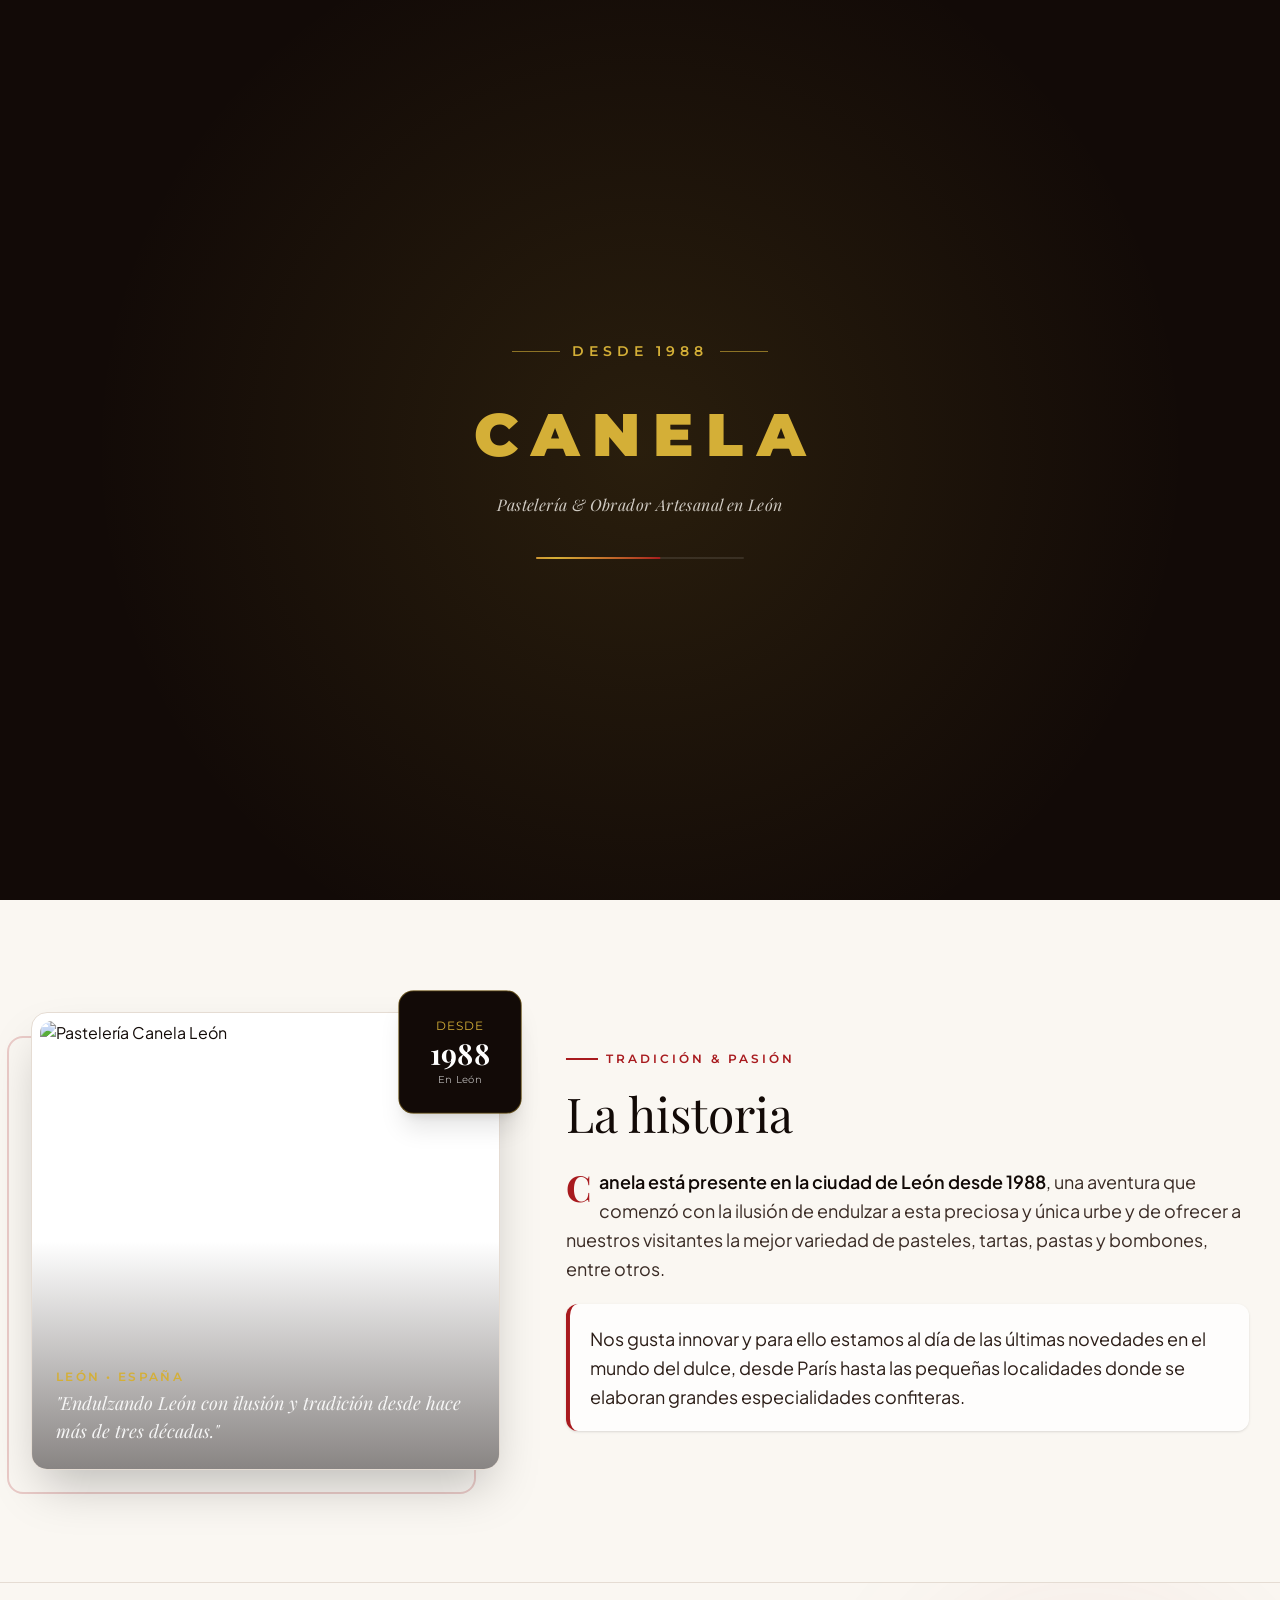
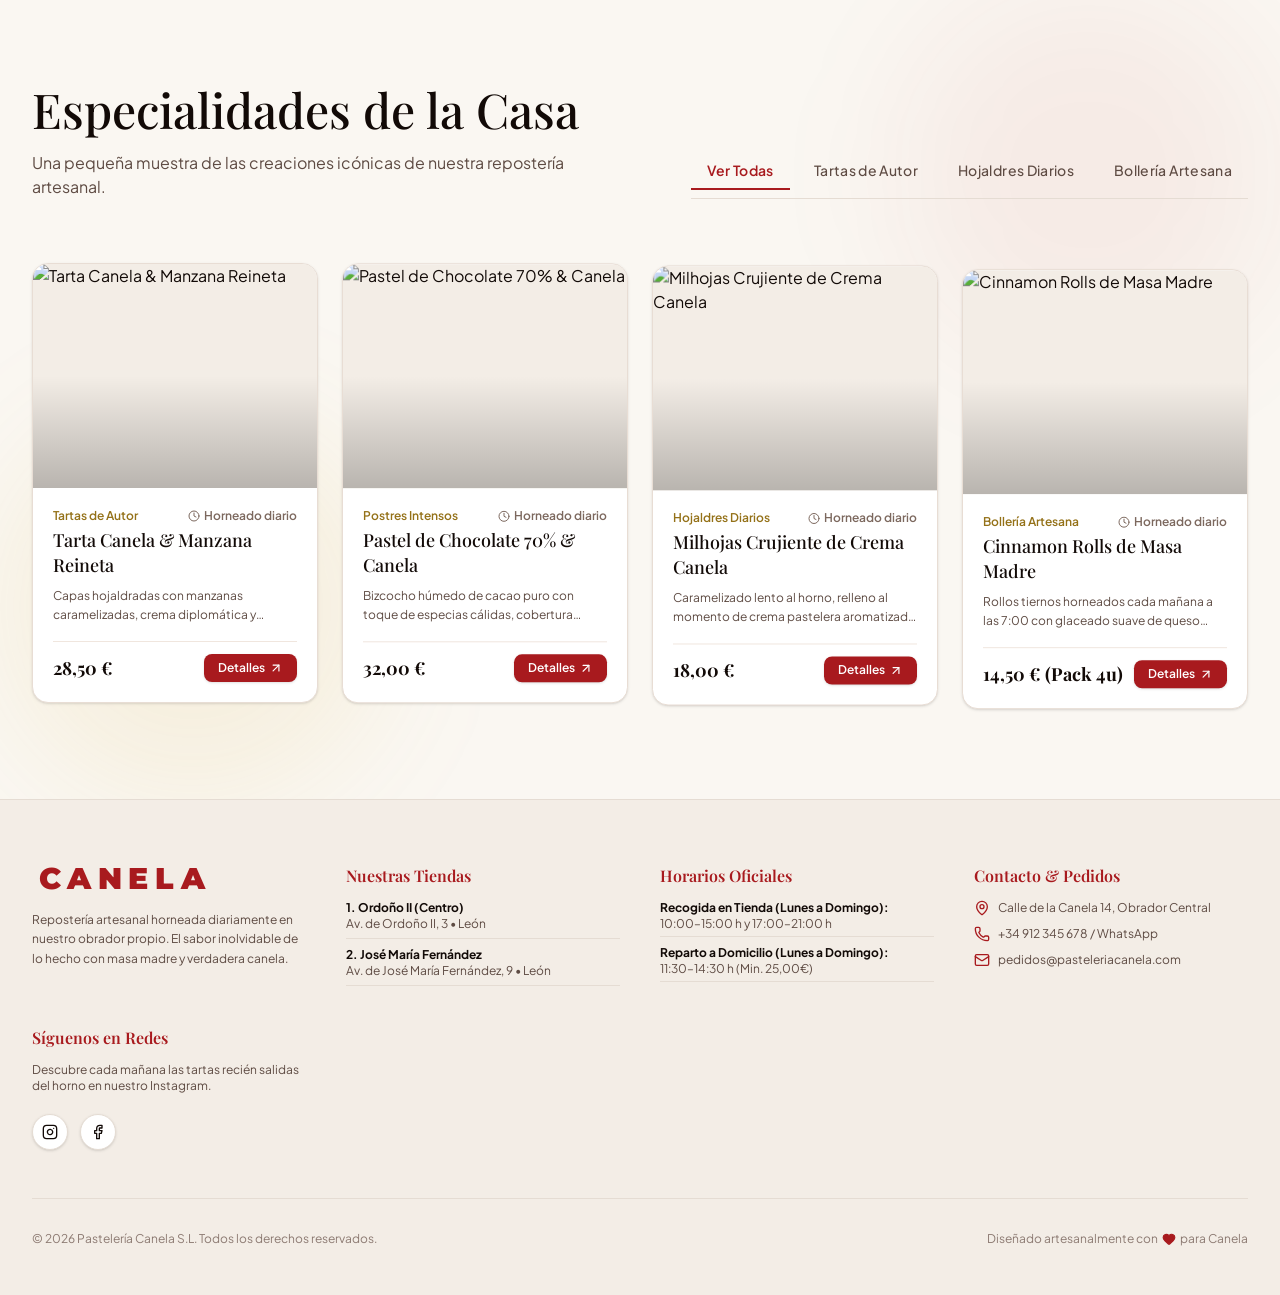
==== index.html @ 04c2f7bc "Add files via upload" ====
<!doctype html>
<html lang="es">
  <head>
    <meta charset="UTF-8" />
    <meta name="viewport" content="width=device-width, initial-scale=1.0, maximum-scale=1.0, user-scalable=no, viewport-fit=cover" />
    <title>Pastelería Canela | Repostería Artesanal en León</title>
    
    <!-- PWA Meta Tags -->
    <meta name="theme-color" content="#120A07" />
    <meta name="background-color" content="#120A07" />
    <meta name="description" content="Repostería artesanal en León con servicio de pedido online, recogida en tienda y envío a domicilio." />
    <meta name="apple-mobile-web-app-capable" content="yes" />
    <meta name="apple-mobile-web-app-status-bar-style" content="black-translucent" />
    <meta name="apple-mobile-web-app-title" content="Pastelería Canela" />
    <meta name="mobile-web-app-capable" content="yes" />
    <link rel="manifest" href="/manifest.json" />
    <link rel="apple-touch-icon" href="/icon-192.png" />

    <link rel="preconnect" href="https://fonts.googleapis.com">
    <link rel="preconnect" href="https://fonts.gstatic.com" crossorigin>
    <link href="https://fonts.googleapis.com/css2?family=Alex+Brush&family=Montserrat:wght@200;300;400;500;600;700&family=Playfair+Display:ital,wght@0,400..900;1,400..900&family=Plus+Jakarta+Sans:wght@300;400;500;600;700&display=swap" rel="stylesheet">
    <script type="module" crossorigin src="/assets/index-ehYCUYaF.js"></script>
    <link rel="stylesheet" crossorigin href="/assets/index-DVx6JOKo.css">
  </head>
  <body class="bg-[#120a07] text-[#fbf7f2] font-sans antialiased selection:bg-[#a81a1e] selection:text-white overflow-x-hidden">
    <div id="root"></div>
    <script>
      if ('serviceWorker' in navigator) {
        window.addEventListener('load', () => {
          navigator.serviceWorker.register('/sw.js').catch((err) => {
            console.log('SW registration failed: ', err);
          });
        });
      }
    </script>
  </body>
</html>
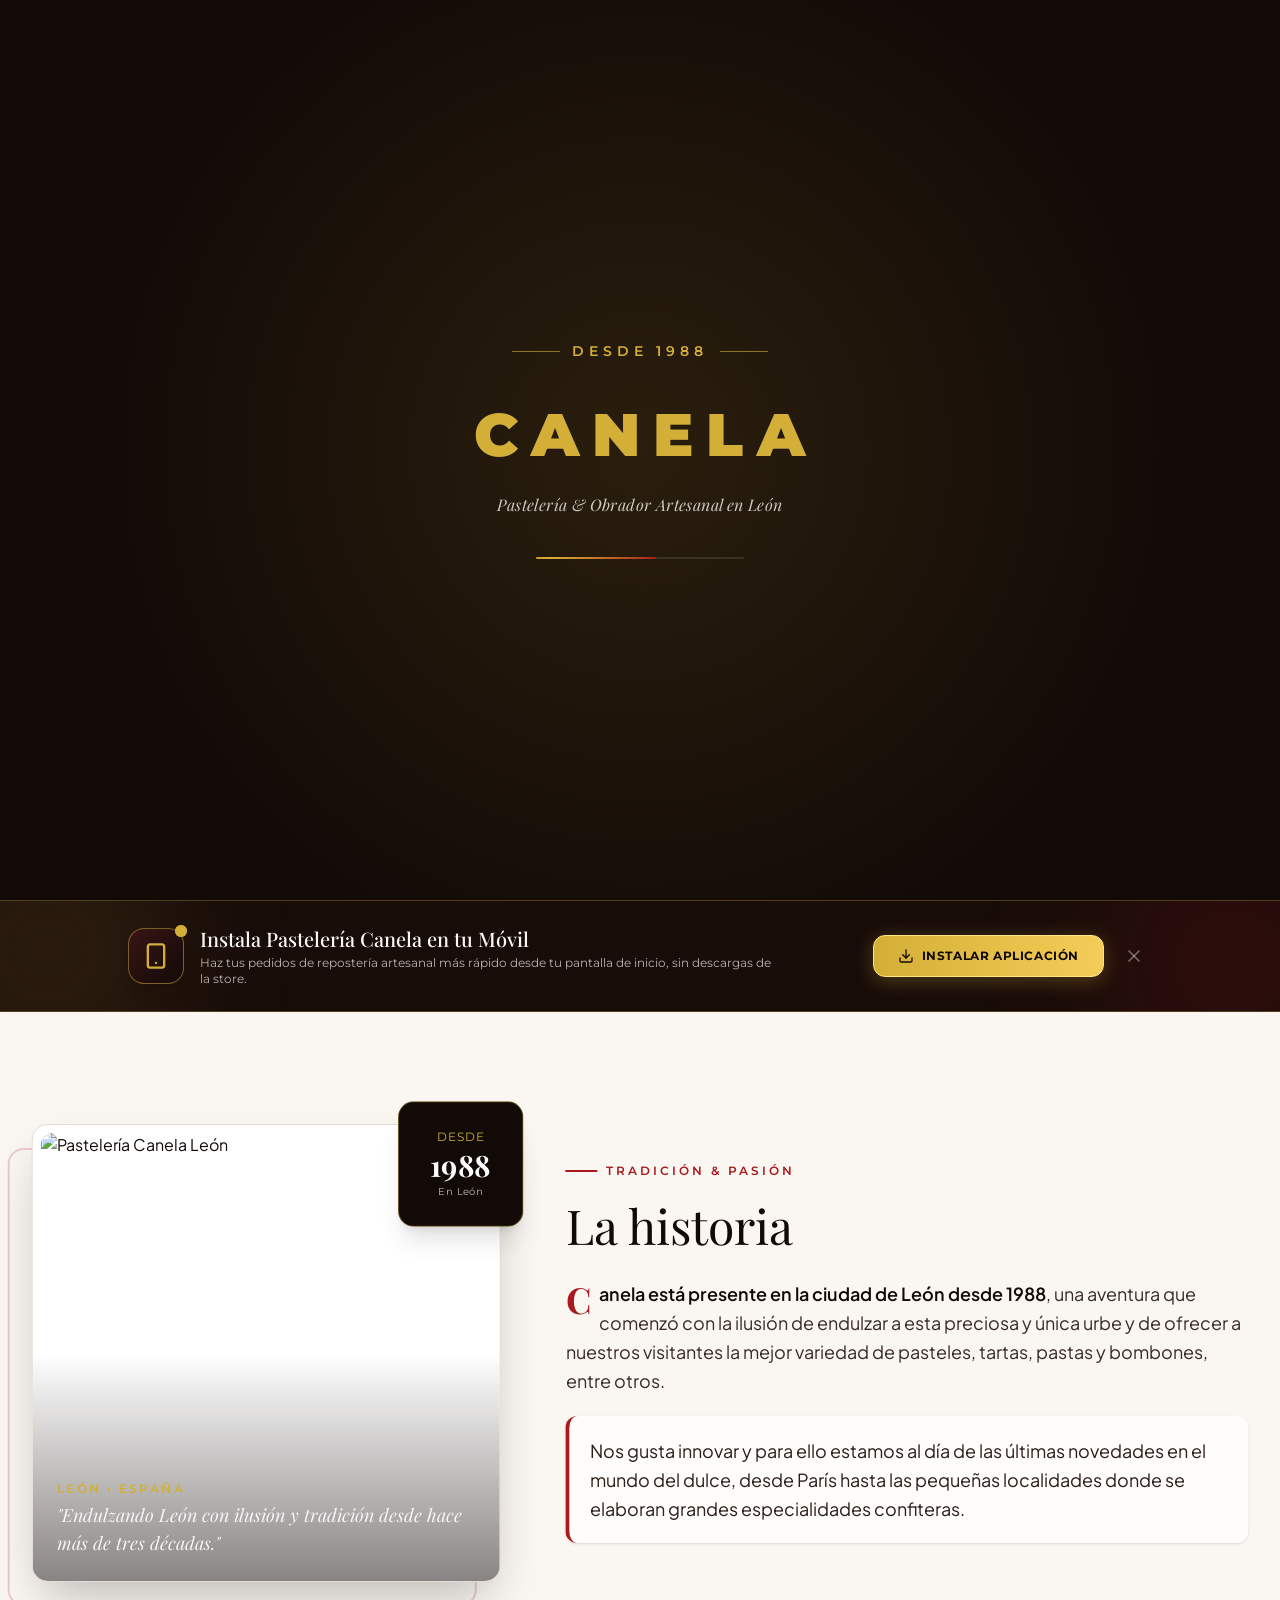
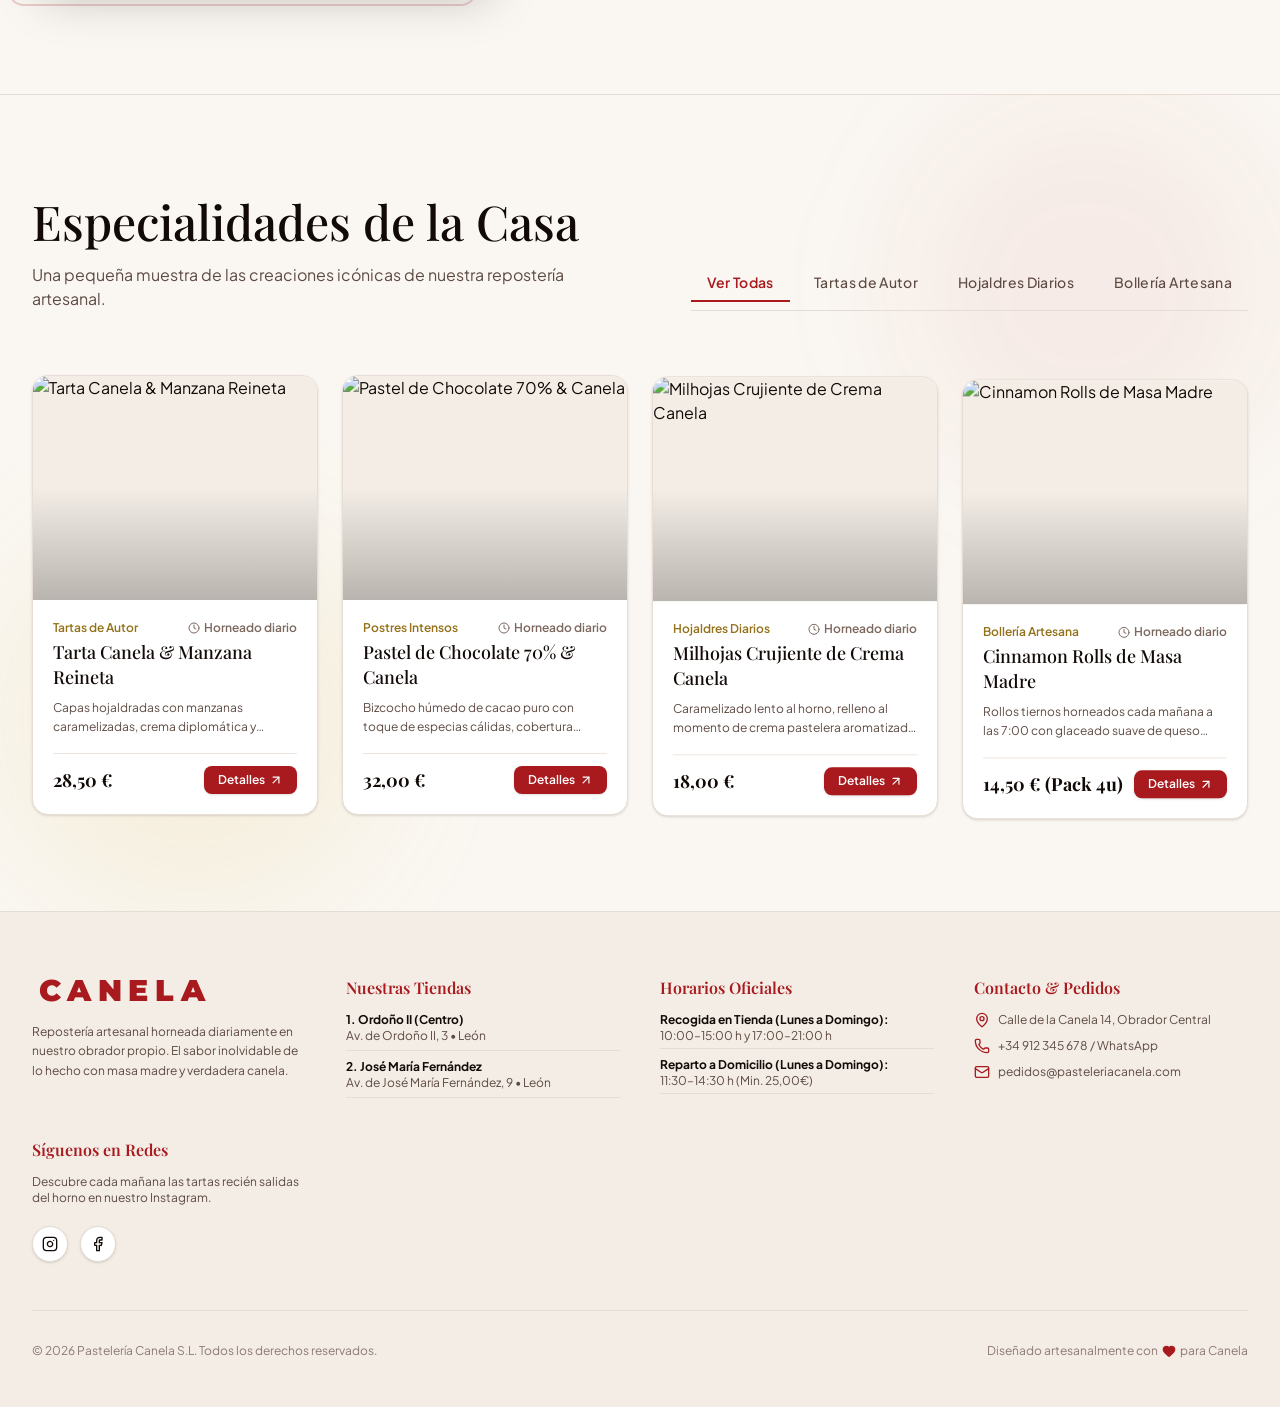
==== commit dcfd8fd9: "Add files via upload" ====
--- a/index.html
+++ b/index.html
@@ -19,8 +19,8 @@
     <link rel="preconnect" href="https://fonts.googleapis.com">
     <link rel="preconnect" href="https://fonts.gstatic.com" crossorigin>
     <link href="https://fonts.googleapis.com/css2?family=Alex+Brush&family=Montserrat:wght@200;300;400;500;600;700&family=Playfair+Display:ital,wght@0,400..900;1,400..900&family=Plus+Jakarta+Sans:wght@300;400;500;600;700&display=swap" rel="stylesheet">
-    <script type="module" crossorigin src="/assets/index-ehYCUYaF.js"></script>
-    <link rel="stylesheet" crossorigin href="/assets/index-DVx6JOKo.css">
+    <script type="module" crossorigin src="/assets/index-kE0ZlH8A.js"></script>
+    <link rel="stylesheet" crossorigin href="/assets/index-9sn2quNA.css">
   </head>
   <body class="bg-[#120a07] text-[#fbf7f2] font-sans antialiased selection:bg-[#a81a1e] selection:text-white overflow-x-hidden">
     <div id="root"></div>
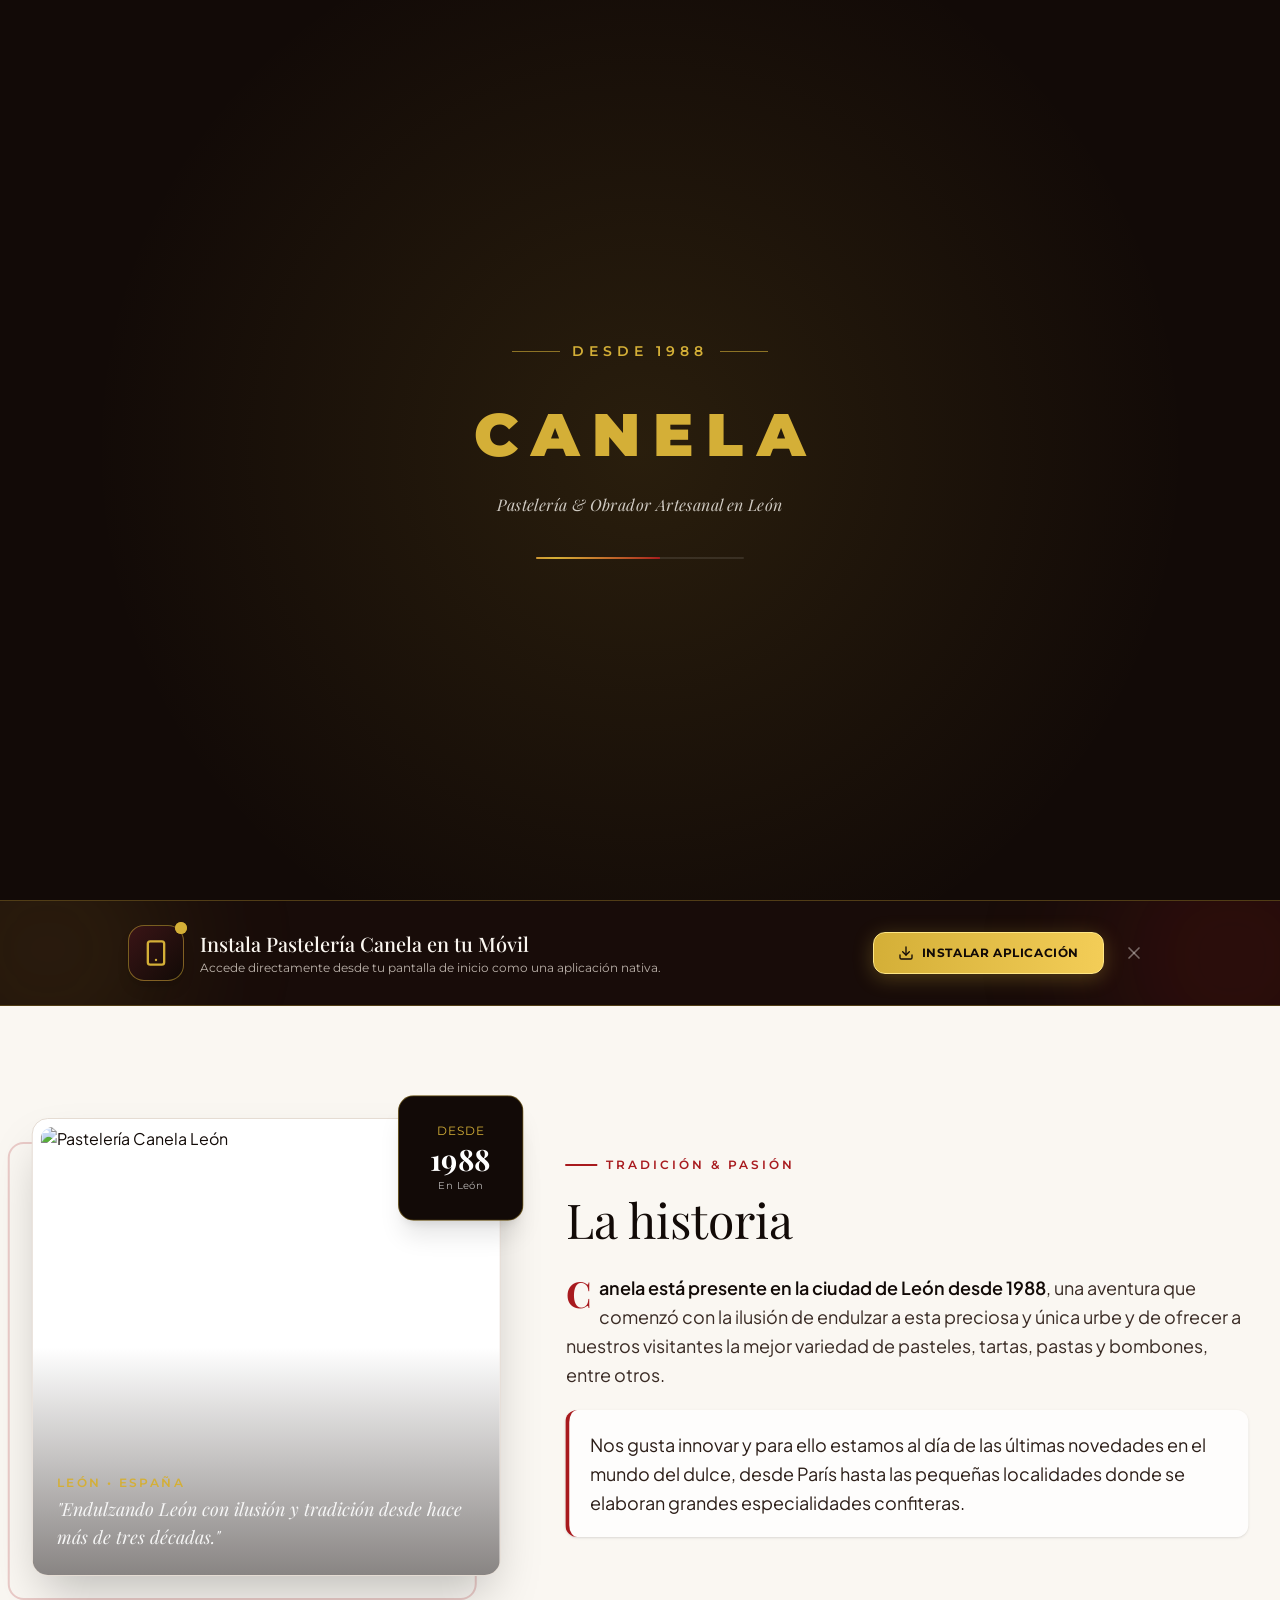
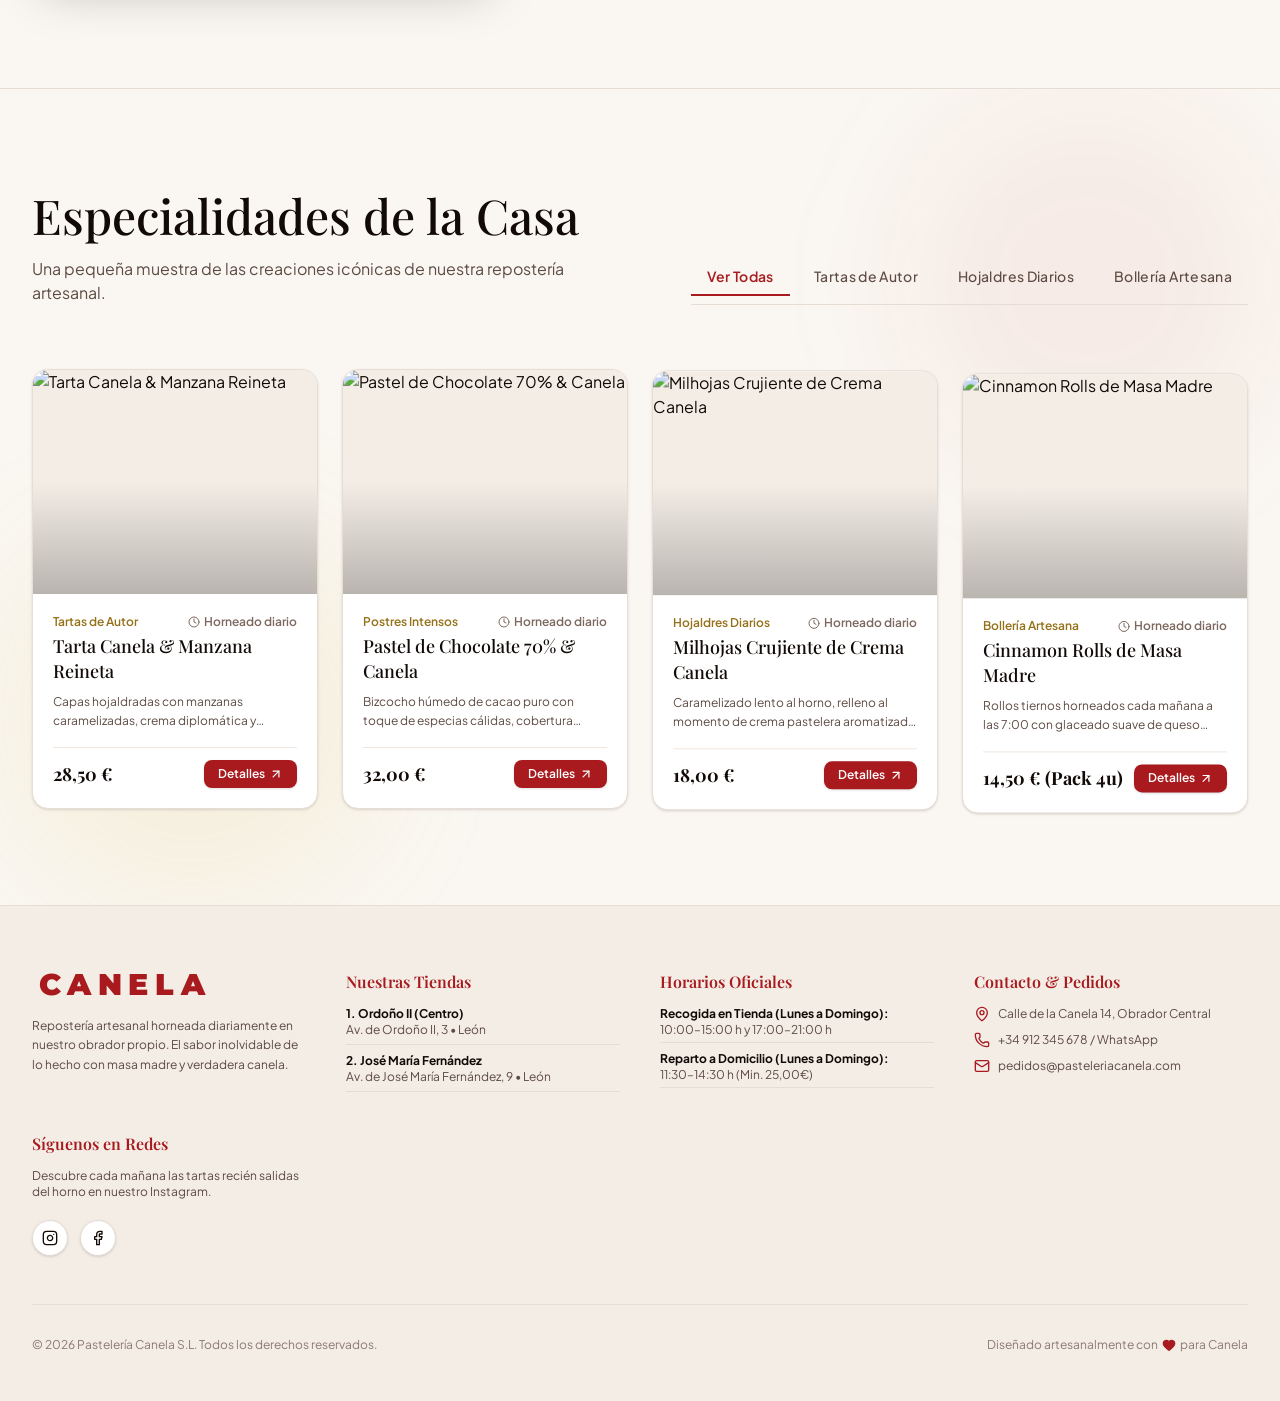
==== commit 315815d6: "Add files via upload" ====
--- a/index.html
+++ b/index.html
@@ -19,7 +19,7 @@
     <link rel="preconnect" href="https://fonts.googleapis.com">
     <link rel="preconnect" href="https://fonts.gstatic.com" crossorigin>
     <link href="https://fonts.googleapis.com/css2?family=Alex+Brush&family=Montserrat:wght@200;300;400;500;600;700&family=Playfair+Display:ital,wght@0,400..900;1,400..900&family=Plus+Jakarta+Sans:wght@300;400;500;600;700&display=swap" rel="stylesheet">
-    <script type="module" crossorigin src="/assets/index-kE0ZlH8A.js"></script>
+    <script type="module" crossorigin src="/assets/index-CXwwDMj4.js"></script>
     <link rel="stylesheet" crossorigin href="/assets/index-9sn2quNA.css">
   </head>
   <body class="bg-[#120a07] text-[#fbf7f2] font-sans antialiased selection:bg-[#a81a1e] selection:text-white overflow-x-hidden">
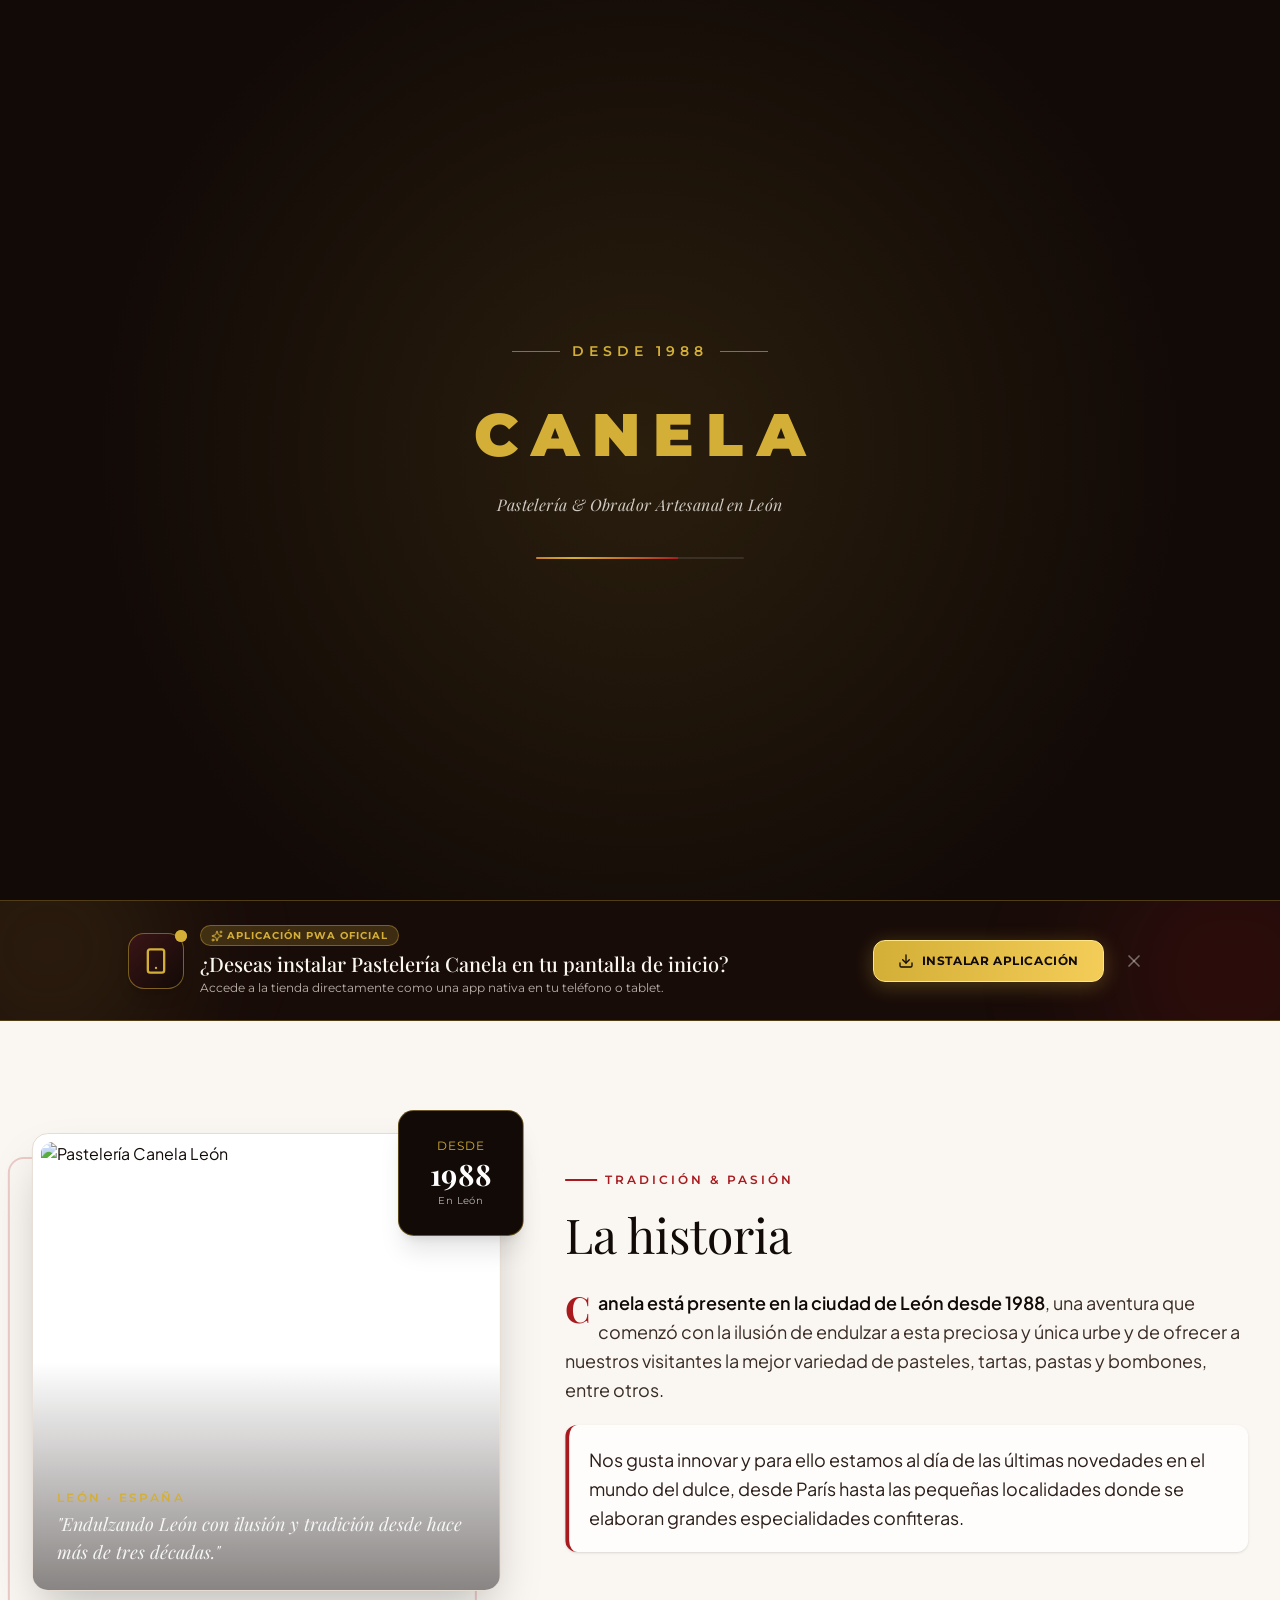
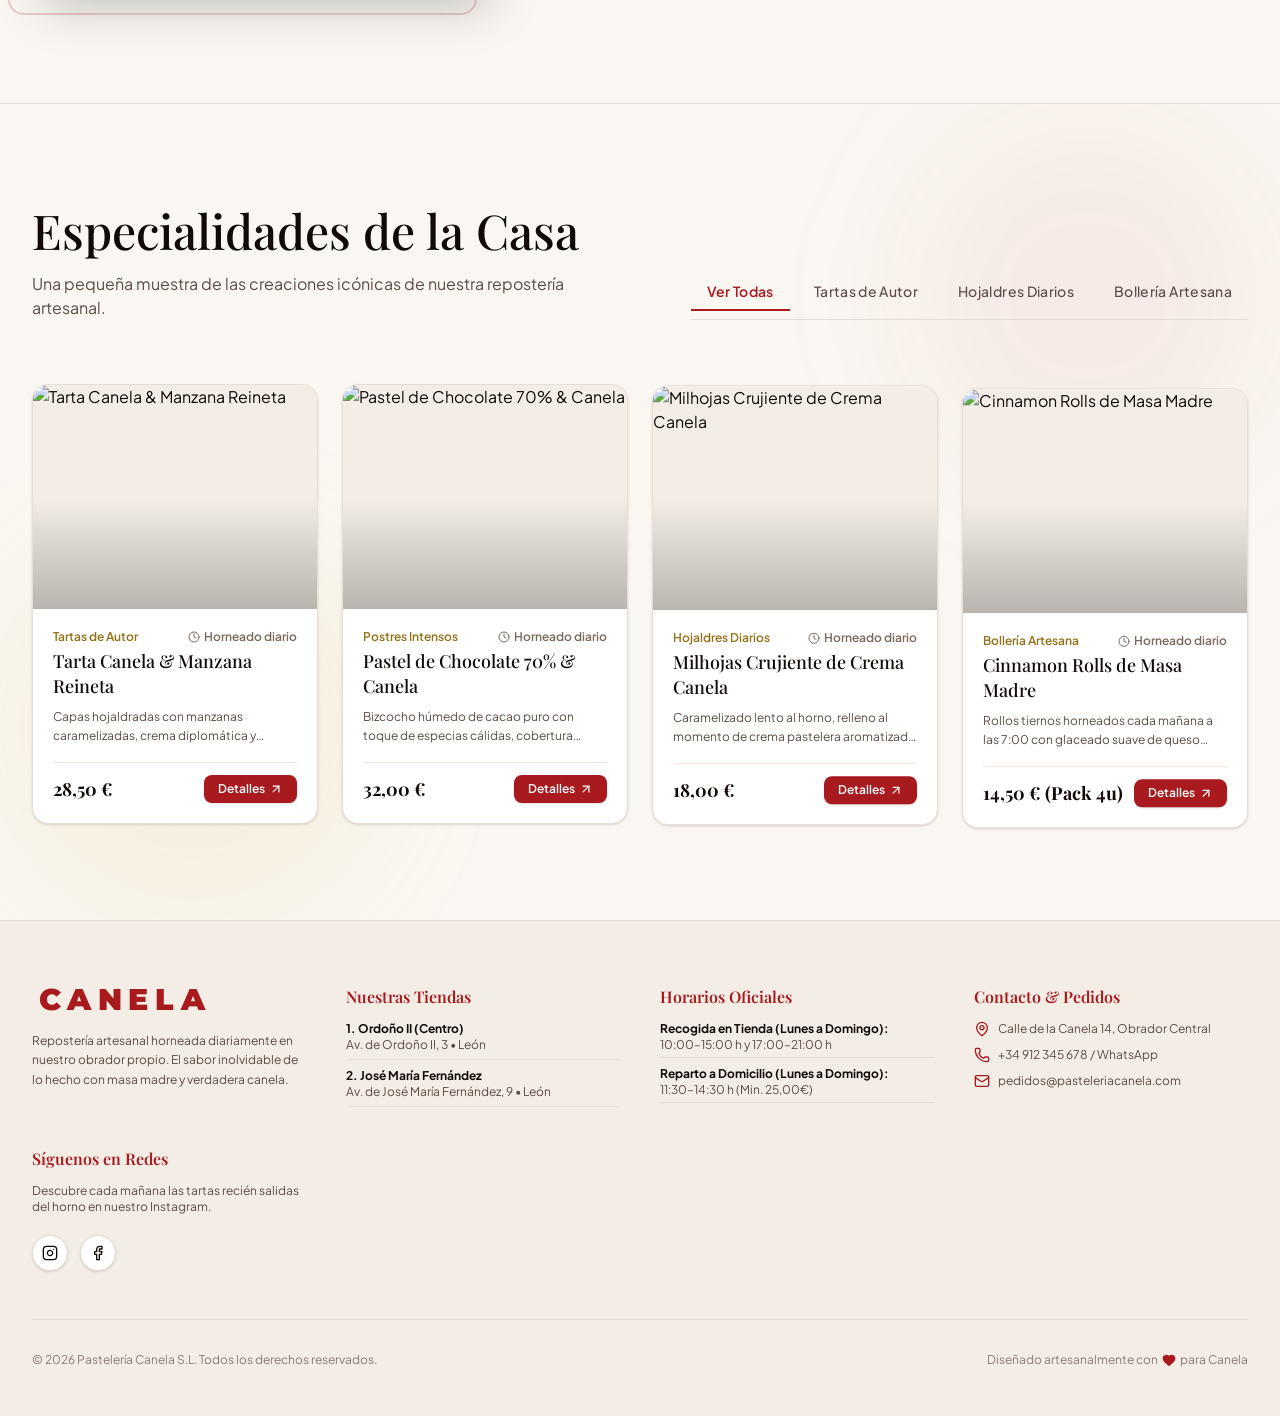
==== commit e8f6bace: "Add files via upload" ====
--- a/index.html
+++ b/index.html
@@ -19,18 +19,36 @@
     <link rel="preconnect" href="https://fonts.googleapis.com">
     <link rel="preconnect" href="https://fonts.gstatic.com" crossorigin>
     <link href="https://fonts.googleapis.com/css2?family=Alex+Brush&family=Montserrat:wght@200;300;400;500;600;700&family=Playfair+Display:ital,wght@0,400..900;1,400..900&family=Plus+Jakarta+Sans:wght@300;400;500;600;700&display=swap" rel="stylesheet">
-    <script type="module" crossorigin src="/assets/index-CXwwDMj4.js"></script>
-    <link rel="stylesheet" crossorigin href="/assets/index-9sn2quNA.css">
+    <script type="module" crossorigin src="/assets/index-BHUzMbsR.js"></script>
+    <link rel="stylesheet" crossorigin href="/assets/index-BOugALWM.css">
   </head>
   <body class="bg-[#120a07] text-[#fbf7f2] font-sans antialiased selection:bg-[#a81a1e] selection:text-white overflow-x-hidden">
     <div id="root"></div>
     <script>
+      window.deferredPwaPrompt = null;
+      window.addEventListener('beforeinstallprompt', (e) => {
+        e.preventDefault();
+        window.deferredPwaPrompt = e;
+        if (typeof window.onPwaPromptAvailable === 'function') {
+          window.onPwaPromptAvailable(e);
+        }
+      });
+
       if ('serviceWorker' in navigator) {
-        window.addEventListener('load', () => {
-          navigator.serviceWorker.register('/sw.js').catch((err) => {
-            console.log('SW registration failed: ', err);
-          });
-        });
+        const registerSW = () => {
+          navigator.serviceWorker.register('/sw.js', { scope: '/' })
+            .then((reg) => {
+              console.log('SW Registered successfully with scope:', reg.scope);
+            })
+            .catch((err) => {
+              console.warn('SW registration failed:', err);
+            });
+        };
+        if (document.readyState === 'complete') {
+          registerSW();
+        } else {
+          window.addEventListener('load', registerSW);
+        }
       }
     </script>
   </body>
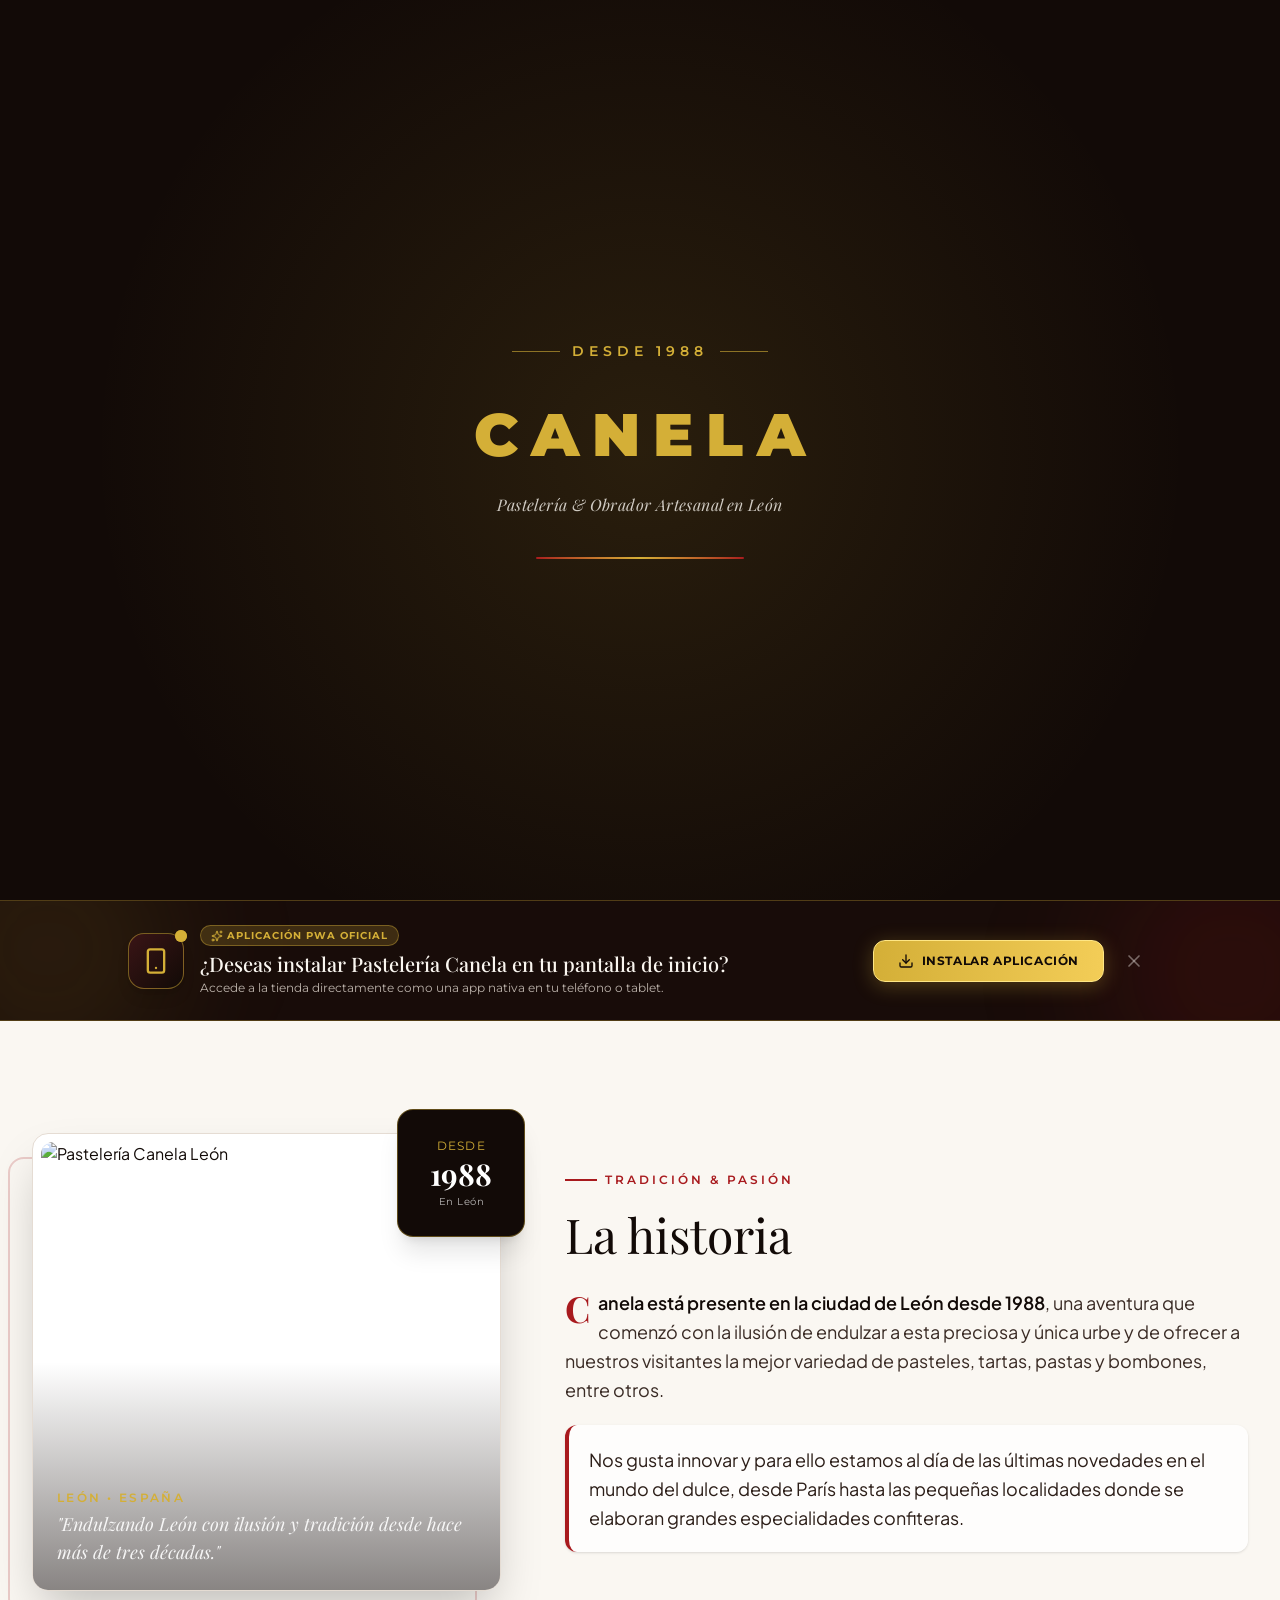
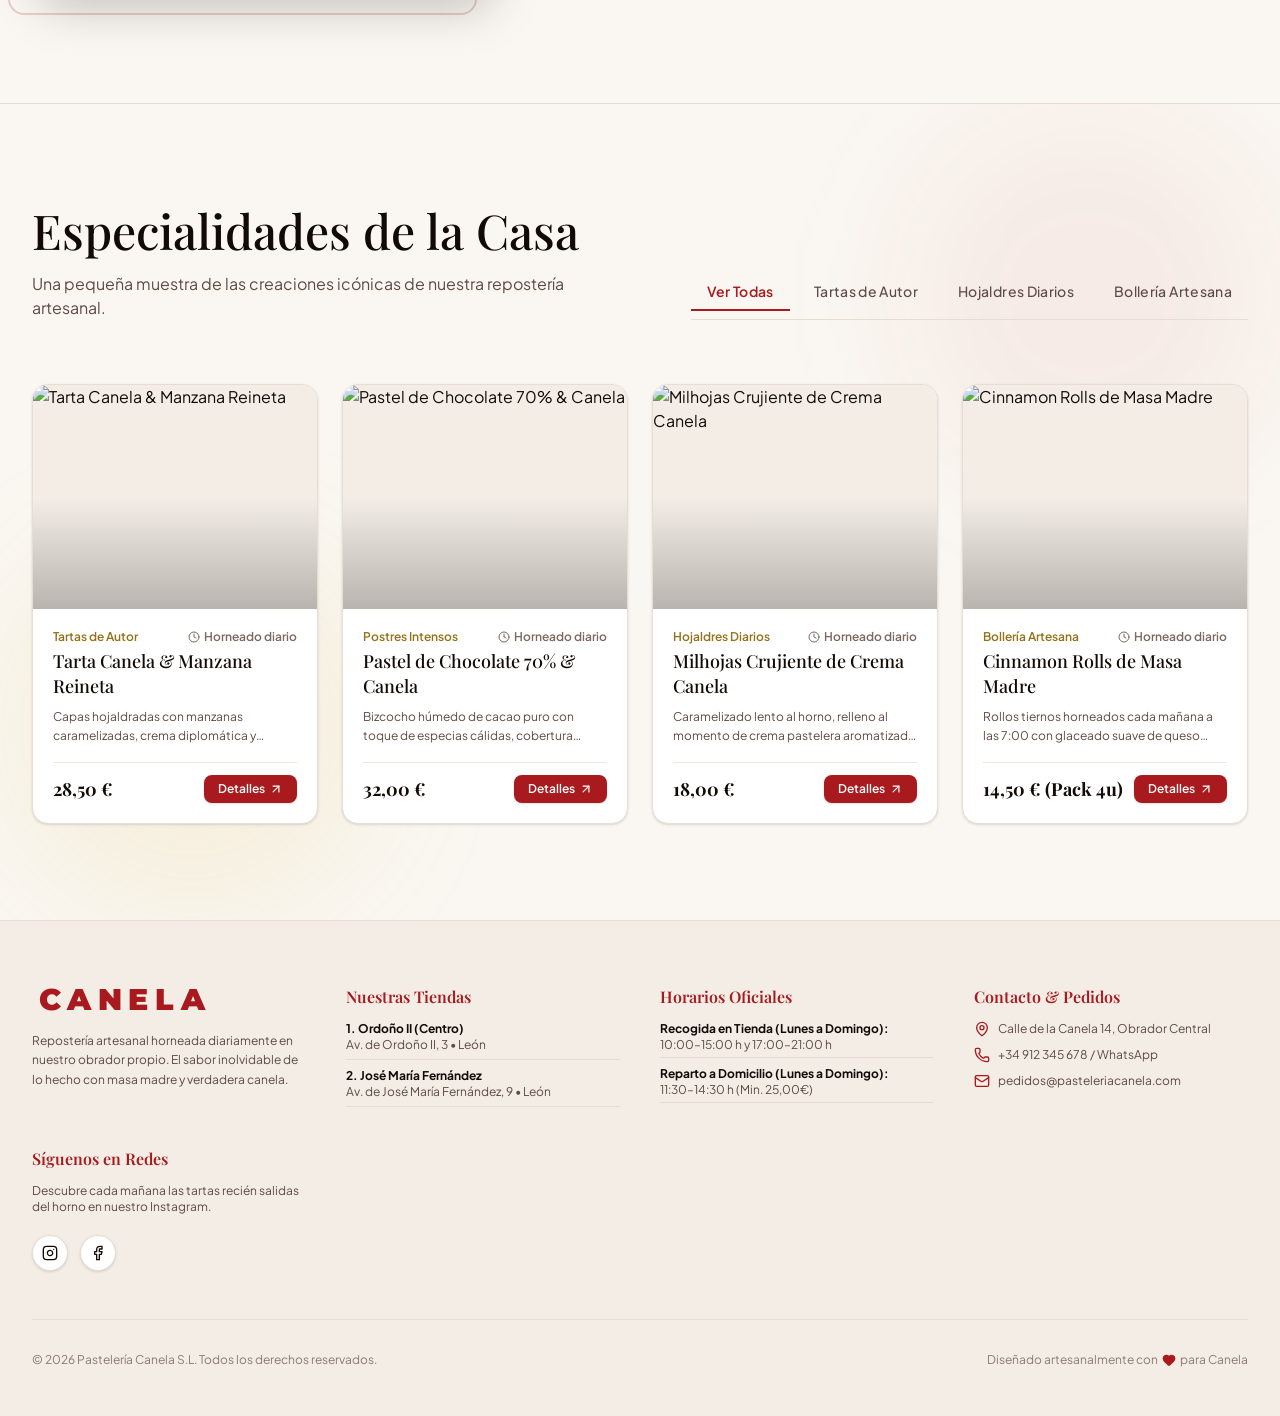
==== commit cb30daca: "Add files via upload" ====
--- a/index.html
+++ b/index.html
@@ -19,8 +19,8 @@
     <link rel="preconnect" href="https://fonts.googleapis.com">
     <link rel="preconnect" href="https://fonts.gstatic.com" crossorigin>
     <link href="https://fonts.googleapis.com/css2?family=Alex+Brush&family=Montserrat:wght@200;300;400;500;600;700&family=Playfair+Display:ital,wght@0,400..900;1,400..900&family=Plus+Jakarta+Sans:wght@300;400;500;600;700&display=swap" rel="stylesheet">
-    <script type="module" crossorigin src="/assets/index-BHUzMbsR.js"></script>
-    <link rel="stylesheet" crossorigin href="/assets/index-BOugALWM.css">
+    <script type="module" crossorigin src="/assets/index-CLg20COR.js"></script>
+    <link rel="stylesheet" crossorigin href="/assets/index-D5E0o6hn.css">
   </head>
   <body class="bg-[#120a07] text-[#fbf7f2] font-sans antialiased selection:bg-[#a81a1e] selection:text-white overflow-x-hidden">
     <div id="root"></div>
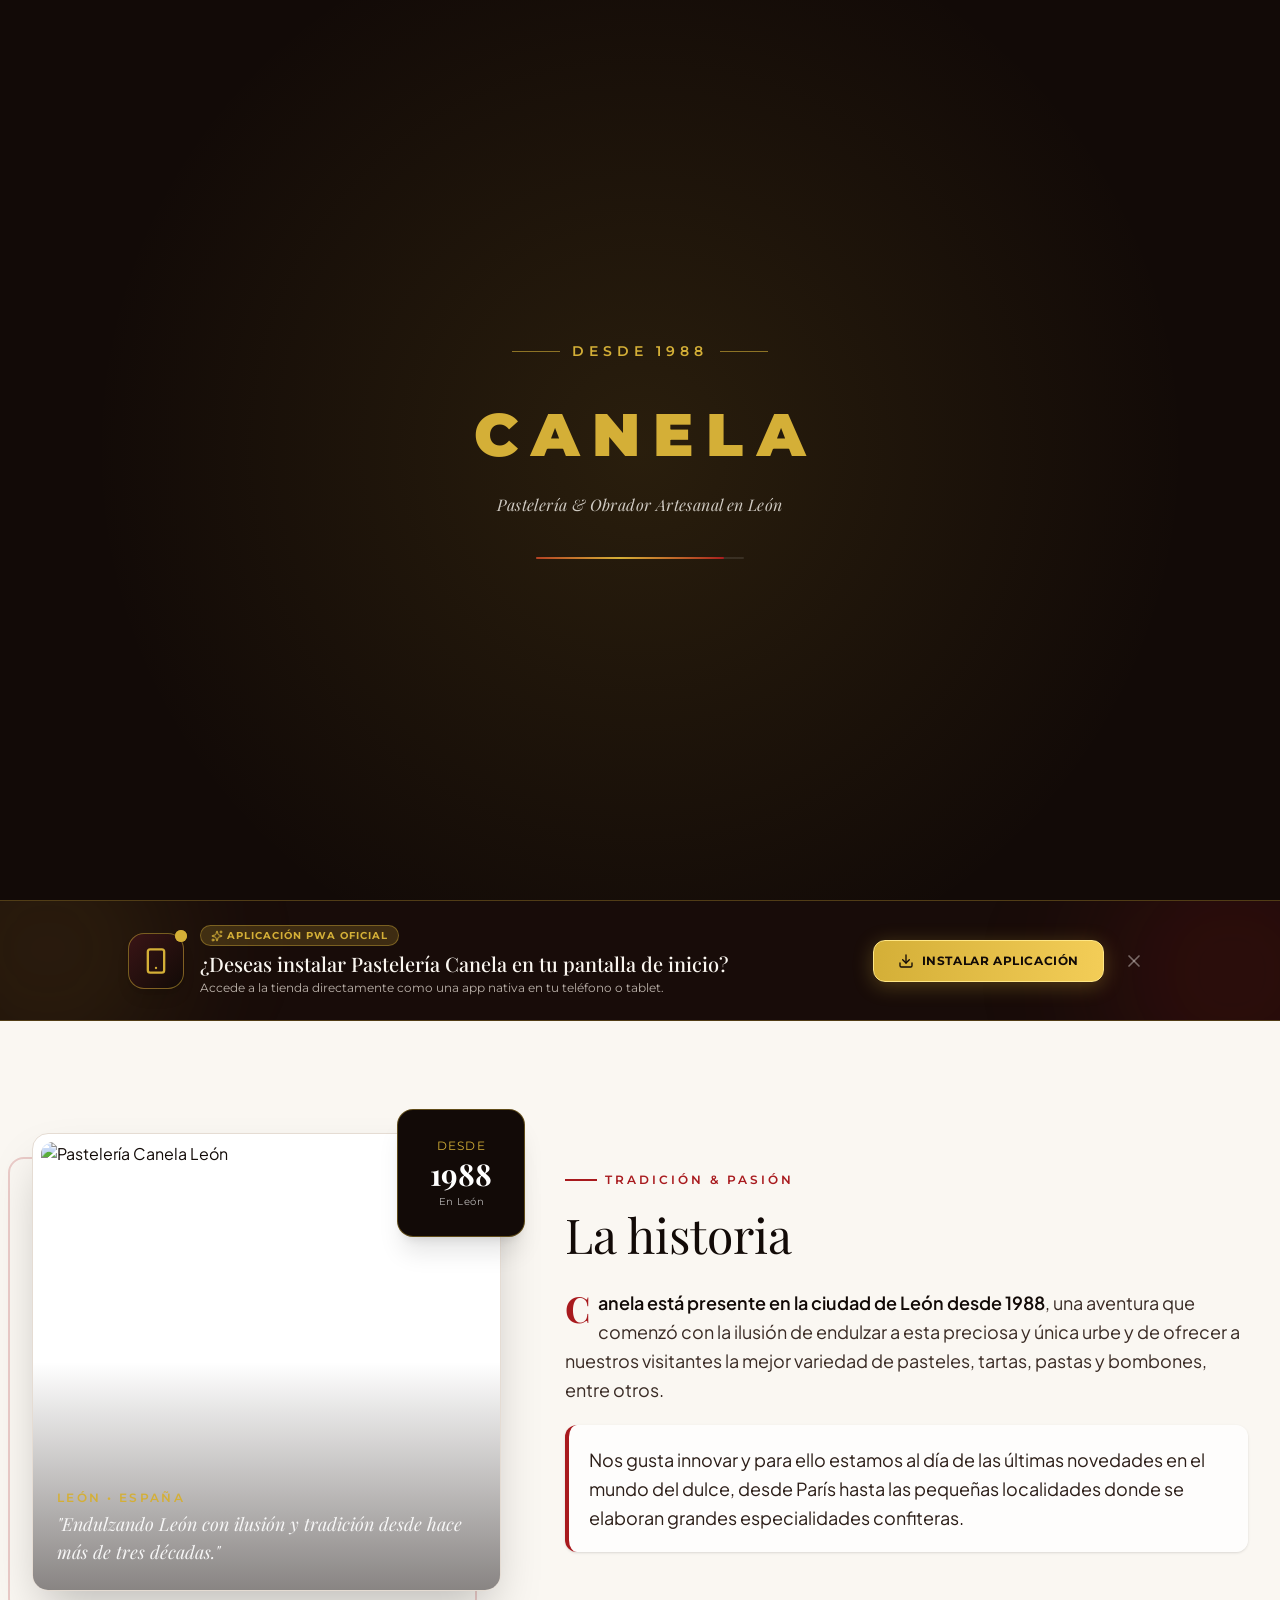
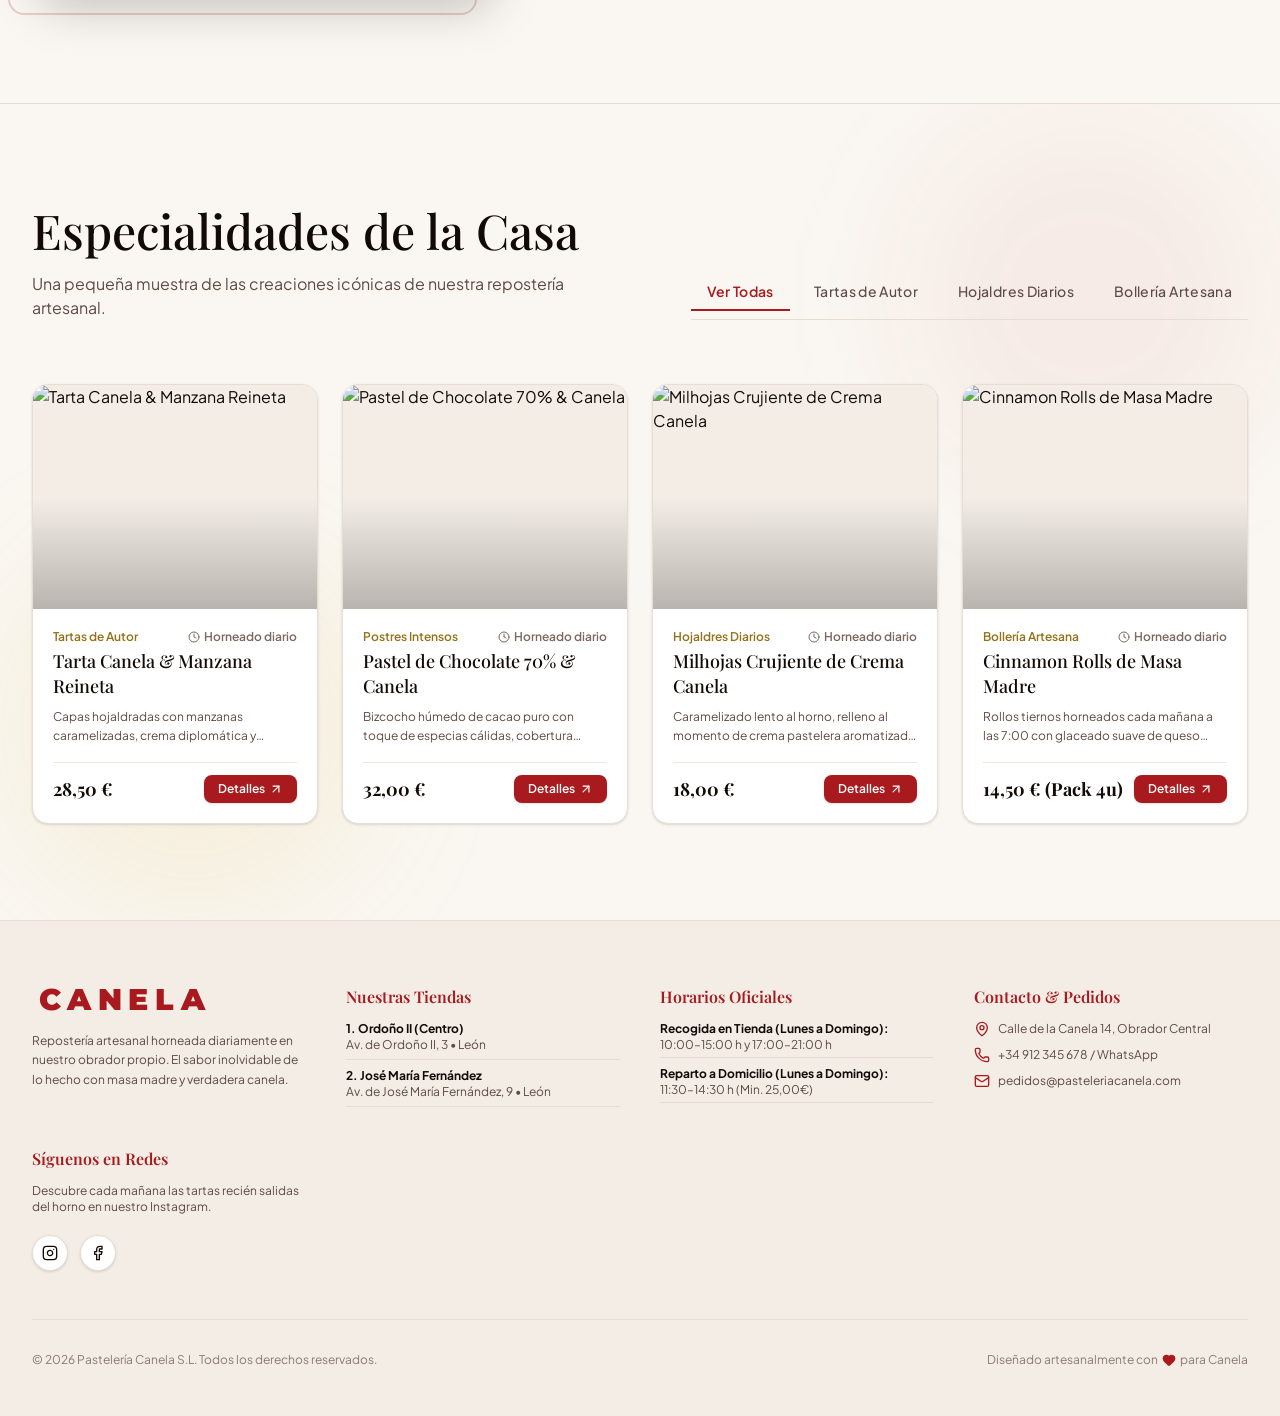
==== commit 34e91011: "Add files via upload" ====
--- a/index.html
+++ b/index.html
@@ -19,8 +19,8 @@
     <link rel="preconnect" href="https://fonts.googleapis.com">
     <link rel="preconnect" href="https://fonts.gstatic.com" crossorigin>
     <link href="https://fonts.googleapis.com/css2?family=Alex+Brush&family=Montserrat:wght@200;300;400;500;600;700&family=Playfair+Display:ital,wght@0,400..900;1,400..900&family=Plus+Jakarta+Sans:wght@300;400;500;600;700&display=swap" rel="stylesheet">
-    <script type="module" crossorigin src="/assets/index-CLg20COR.js"></script>
-    <link rel="stylesheet" crossorigin href="/assets/index-D5E0o6hn.css">
+    <script type="module" crossorigin src="/assets/index-DvlHGvez.js"></script>
+    <link rel="stylesheet" crossorigin href="/assets/index-CQy_ZVQA.css">
   </head>
   <body class="bg-[#120a07] text-[#fbf7f2] font-sans antialiased selection:bg-[#a81a1e] selection:text-white overflow-x-hidden">
     <div id="root"></div>
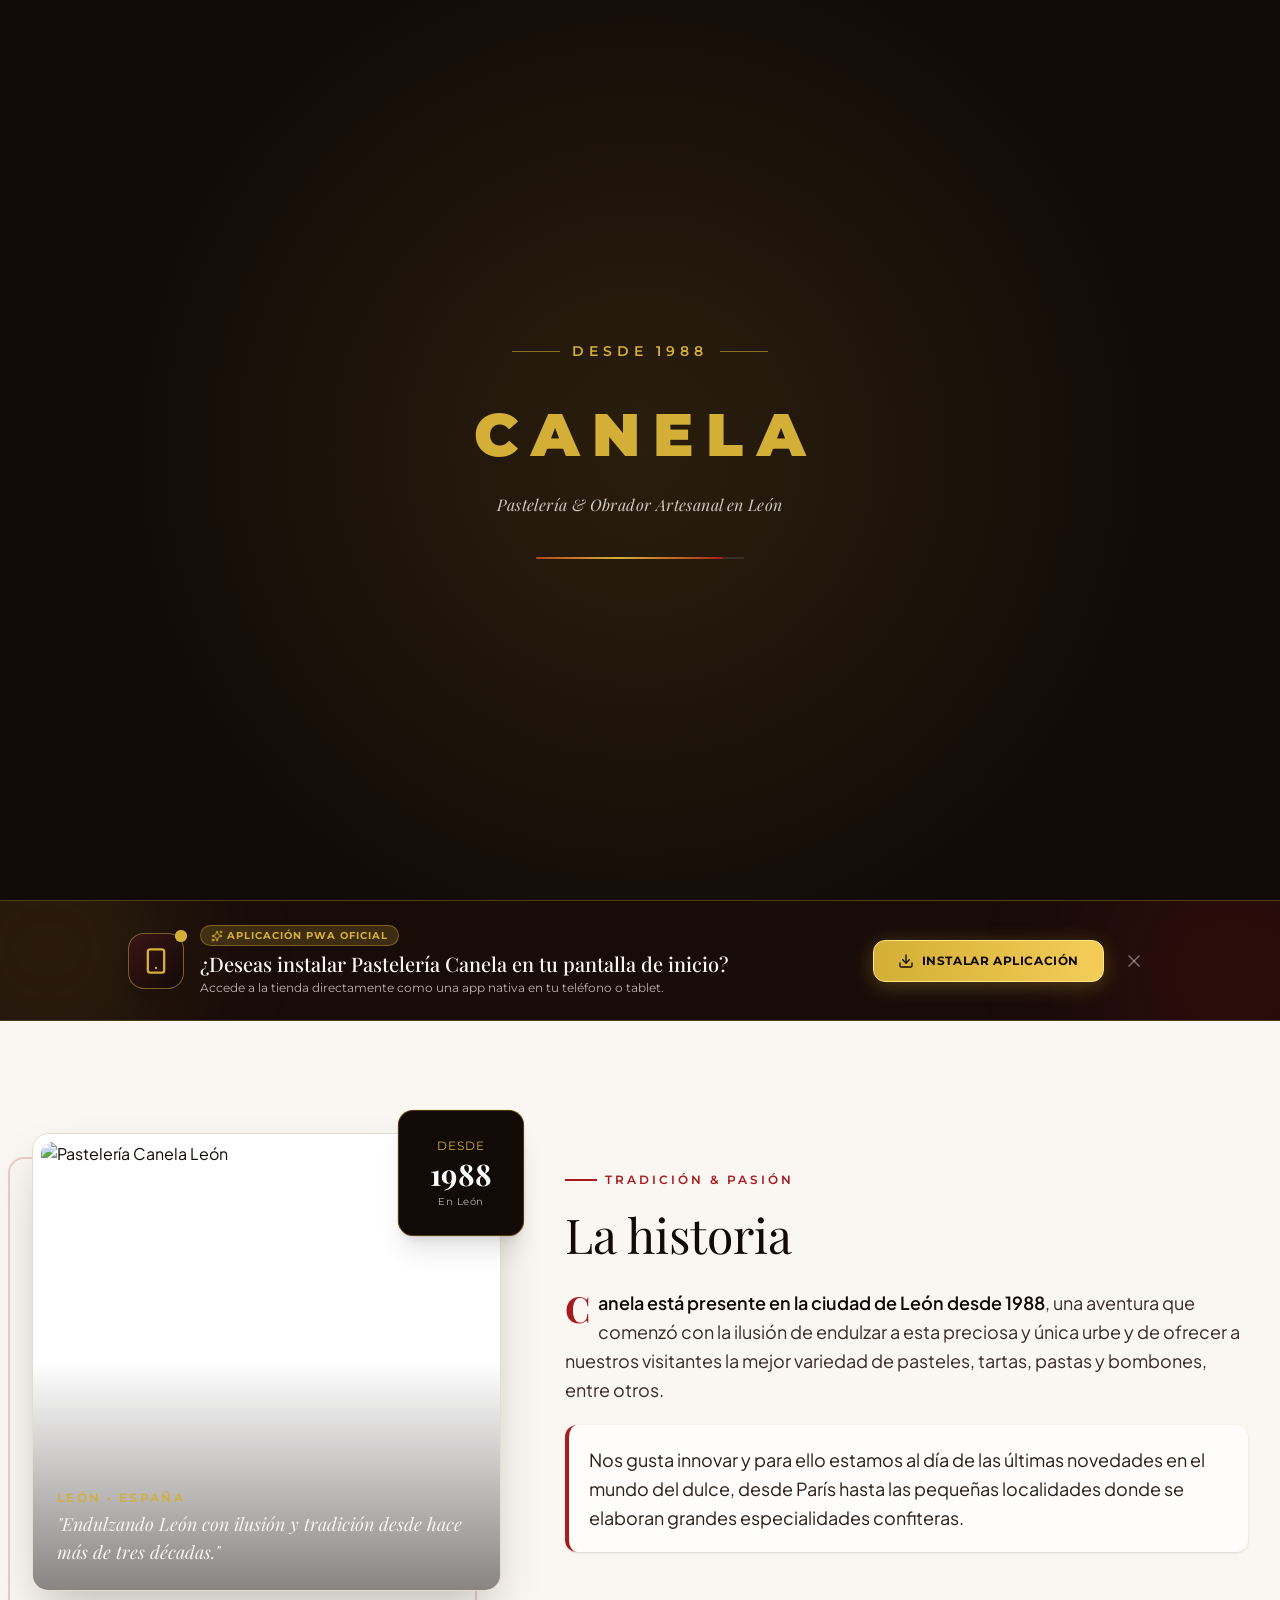
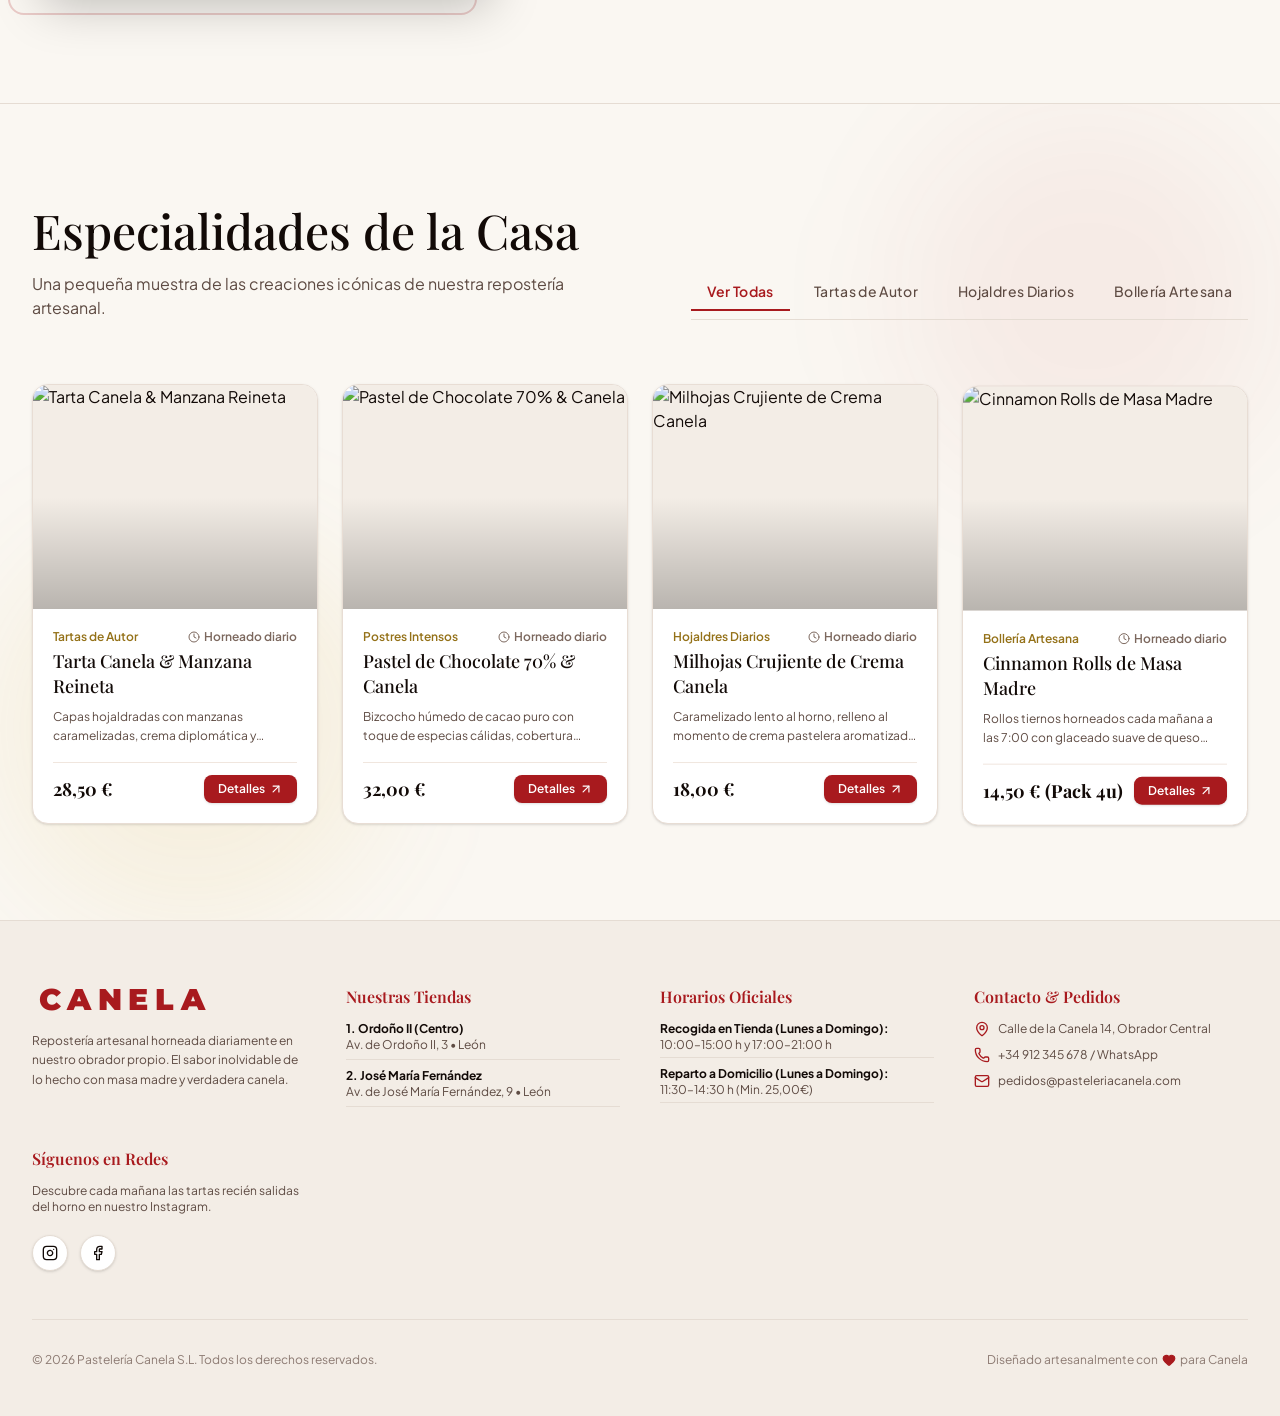
==== commit 45ff068f: "Add files via upload" ====
--- a/index.html
+++ b/index.html
@@ -19,8 +19,8 @@
     <link rel="preconnect" href="https://fonts.googleapis.com">
     <link rel="preconnect" href="https://fonts.gstatic.com" crossorigin>
     <link href="https://fonts.googleapis.com/css2?family=Alex+Brush&family=Montserrat:wght@200;300;400;500;600;700&family=Playfair+Display:ital,wght@0,400..900;1,400..900&family=Plus+Jakarta+Sans:wght@300;400;500;600;700&display=swap" rel="stylesheet">
-    <script type="module" crossorigin src="/assets/index-DvlHGvez.js"></script>
-    <link rel="stylesheet" crossorigin href="/assets/index-CQy_ZVQA.css">
+    <script type="module" crossorigin src="/assets/index-ShXZ1-l7.js"></script>
+    <link rel="stylesheet" crossorigin href="/assets/index-BDuavE1T.css">
   </head>
   <body class="bg-[#120a07] text-[#fbf7f2] font-sans antialiased selection:bg-[#a81a1e] selection:text-white overflow-x-hidden">
     <div id="root"></div>
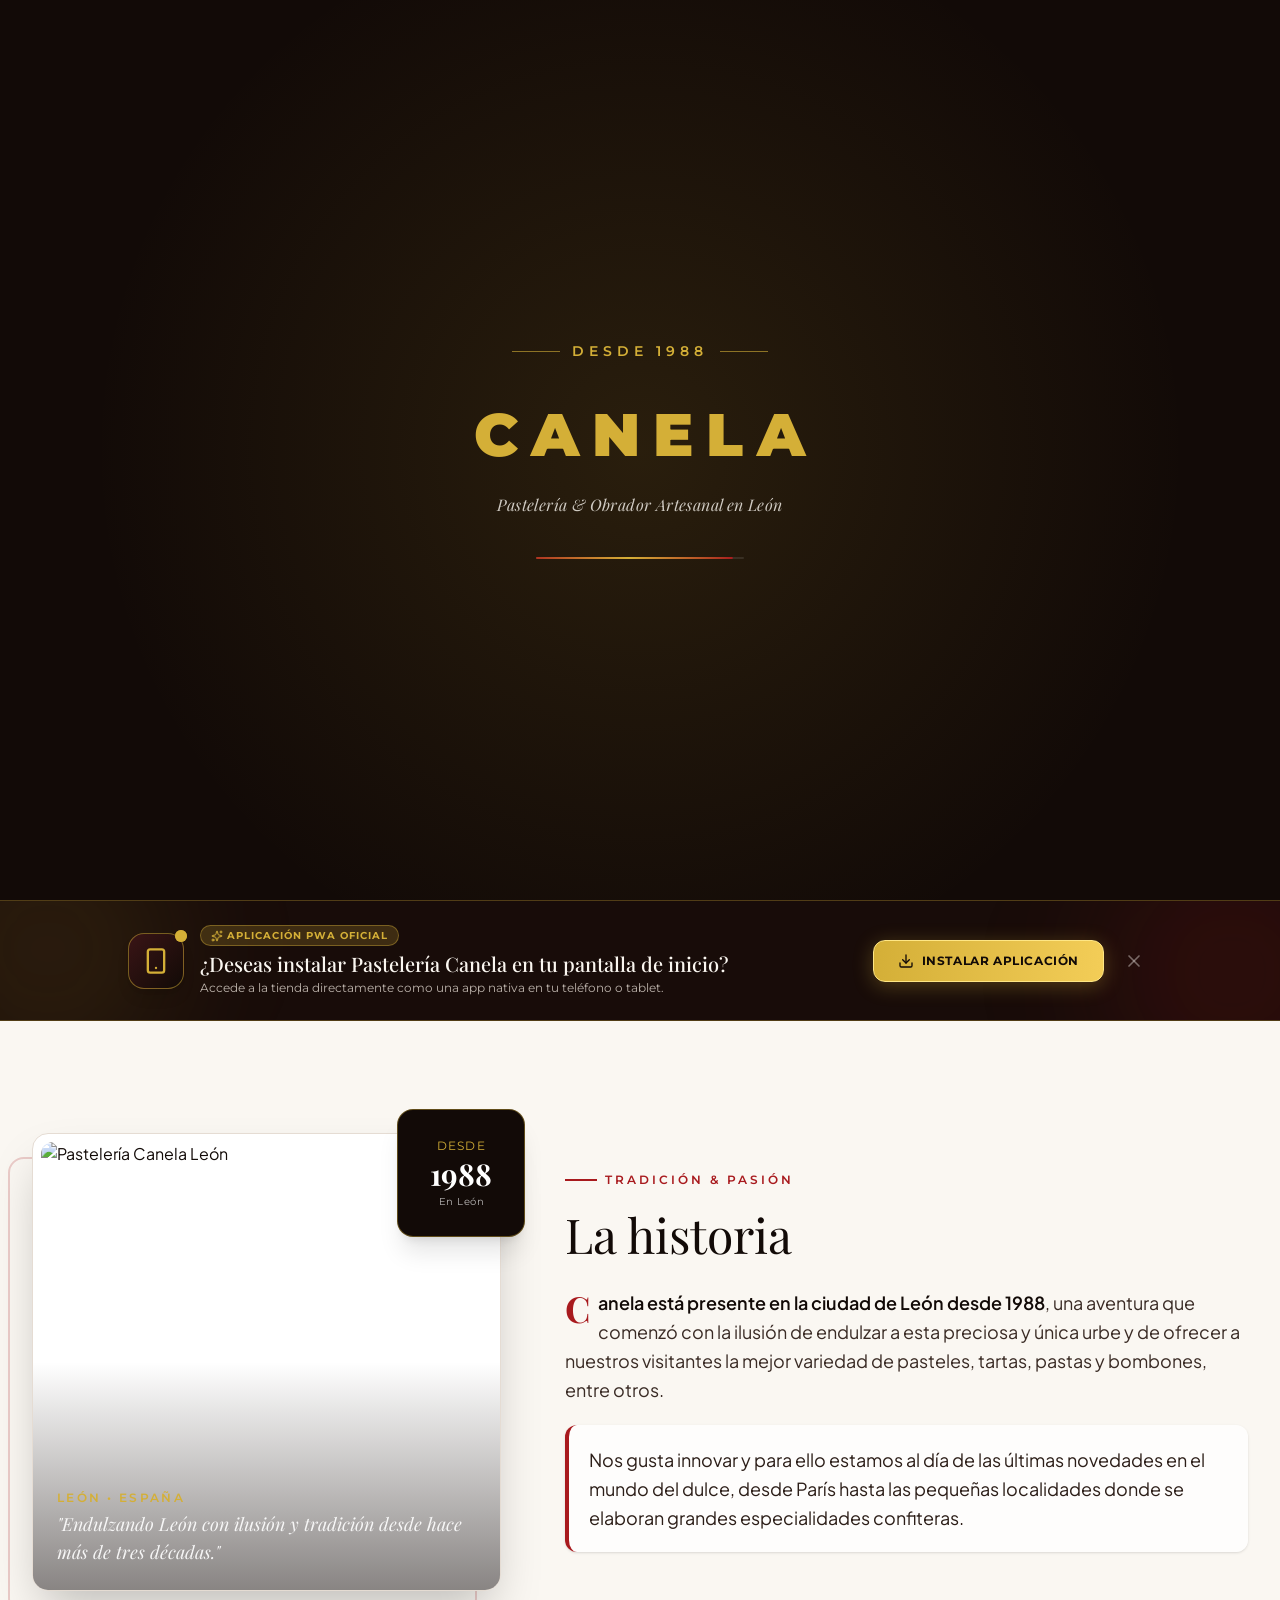
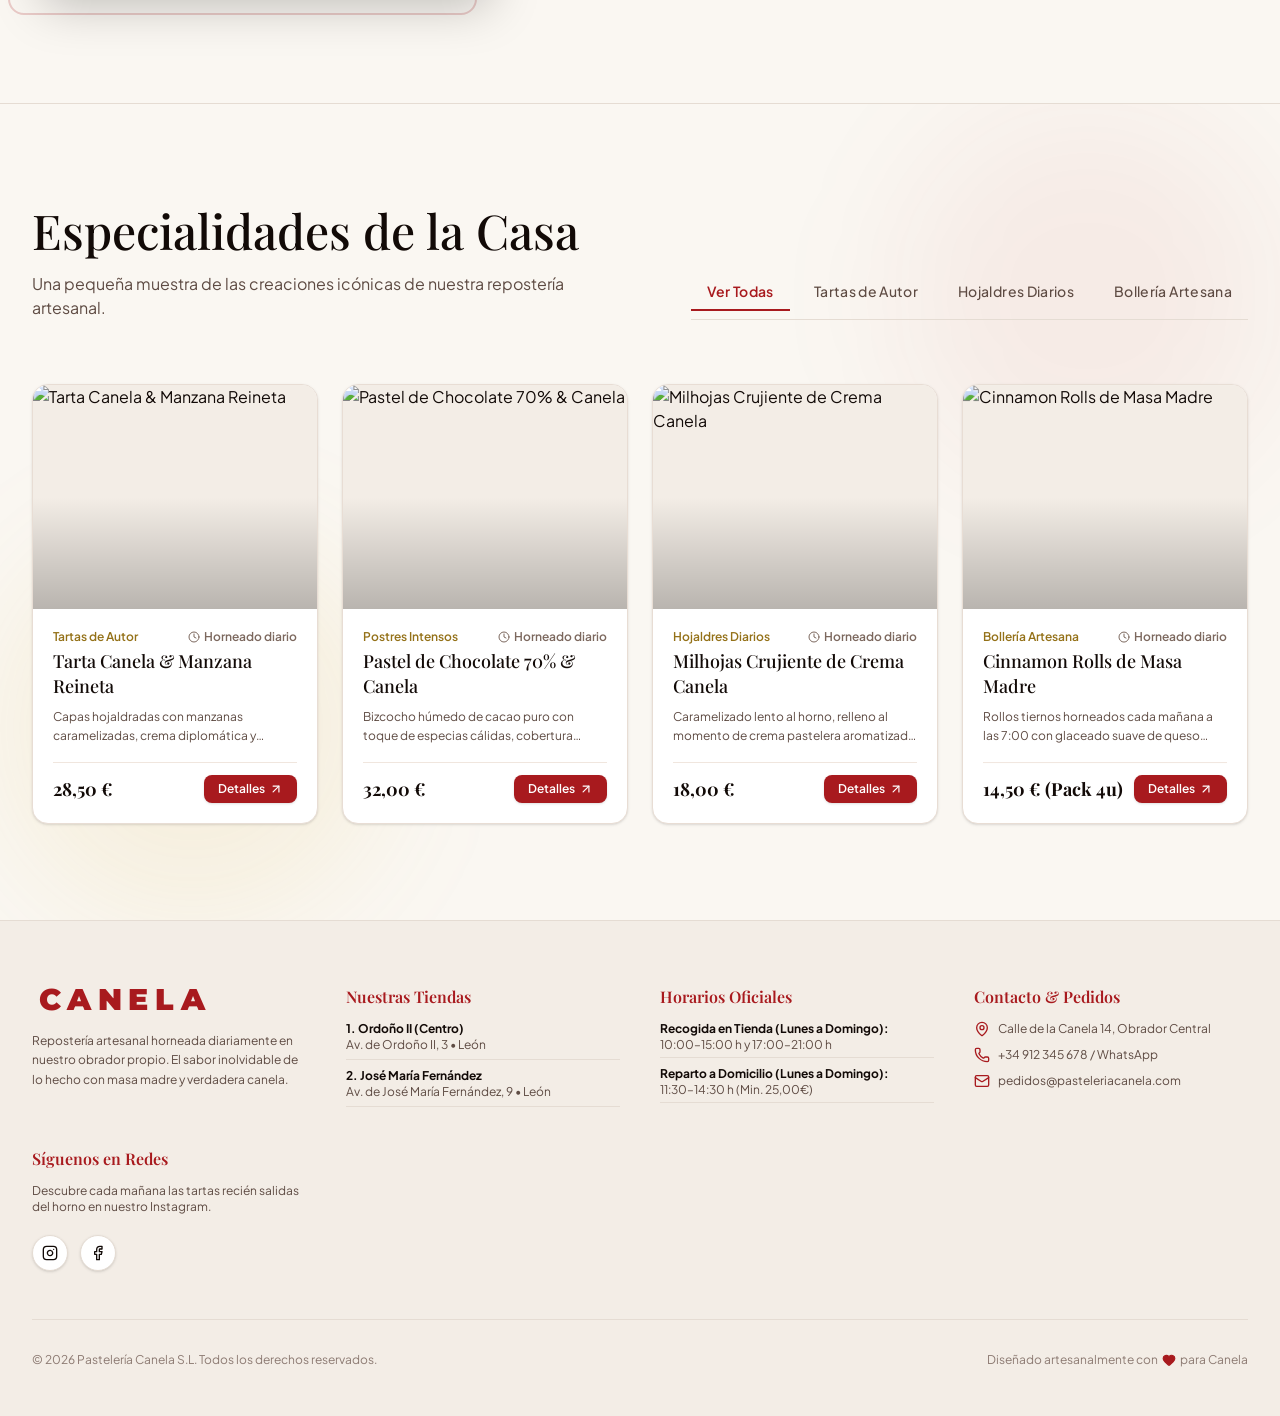
==== commit b6c911dd: "Add files via upload" ====
--- a/index.html
+++ b/index.html
@@ -19,7 +19,7 @@
     <link rel="preconnect" href="https://fonts.googleapis.com">
     <link rel="preconnect" href="https://fonts.gstatic.com" crossorigin>
     <link href="https://fonts.googleapis.com/css2?family=Alex+Brush&family=Montserrat:wght@200;300;400;500;600;700&family=Playfair+Display:ital,wght@0,400..900;1,400..900&family=Plus+Jakarta+Sans:wght@300;400;500;600;700&display=swap" rel="stylesheet">
-    <script type="module" crossorigin src="/assets/index-ShXZ1-l7.js"></script>
+    <script type="module" crossorigin src="/assets/index-CfbQUZqY.js"></script>
     <link rel="stylesheet" crossorigin href="/assets/index-BDuavE1T.css">
   </head>
   <body class="bg-[#120a07] text-[#fbf7f2] font-sans antialiased selection:bg-[#a81a1e] selection:text-white overflow-x-hidden">
